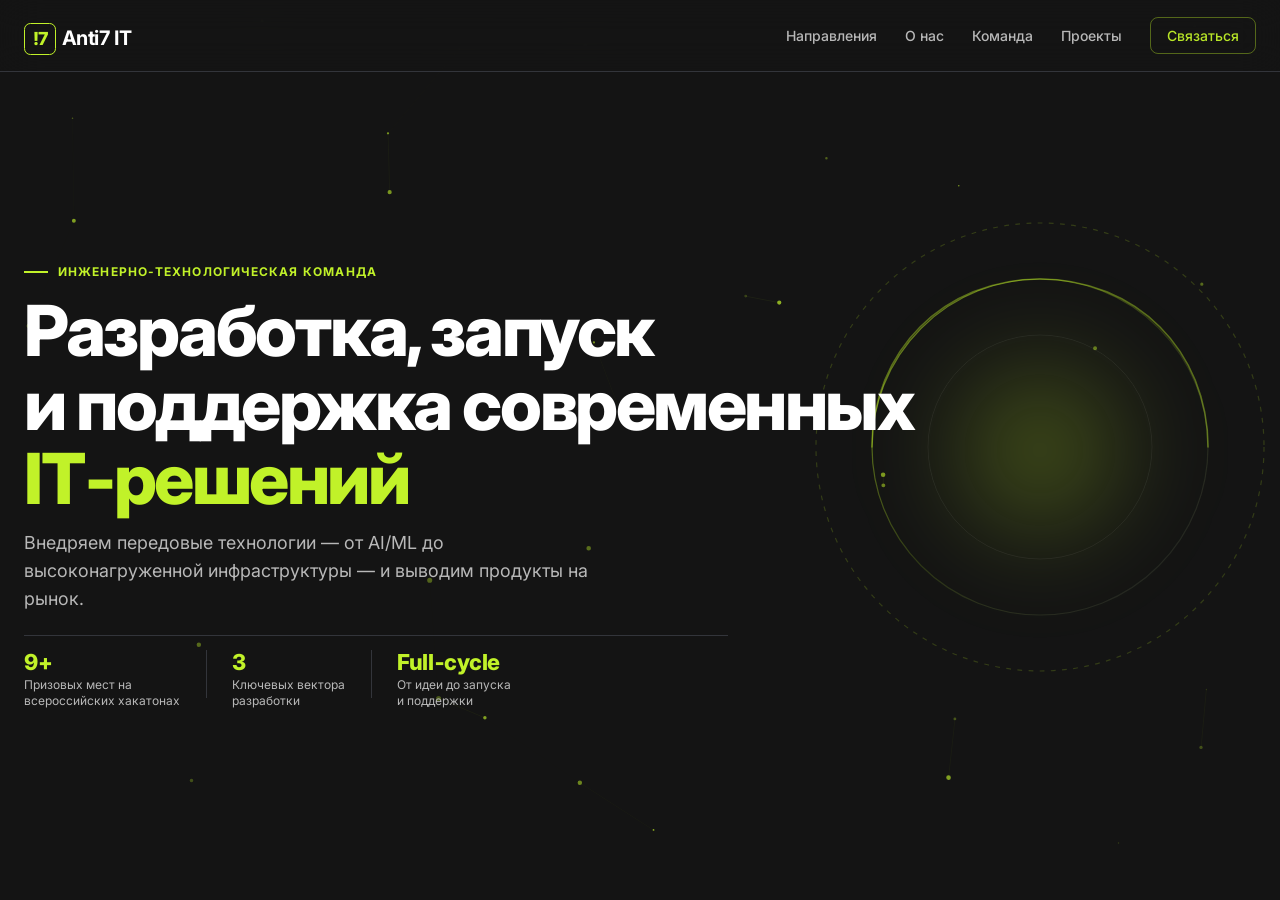
==== index.html @ 1ff0c65f "Uploaded project files" ====
<!DOCTYPE html>
<html lang="ru">
<head>
  <meta charset="UTF-8" />
  <meta name="viewport" content="width=device-width, initial-scale=1.0, maximum-scale=1.0, user-scalable=no" />
  <meta name="theme-color" content="#141414" />
  <title>!7 · Anti7-IT — Разработка и запуск IT-решений</title>
  <meta name="description" content="Anti7-IT — команда по разработке, запуску и поддержке современных IT-решений. Web/Native, AI/ML-интеграции, продуктовая аналитика." />

  <!-- Preload only above-the-fold images (slide 1 & 4) -->
  <link rel="preload" as="image" href="assets/avatars/valeriy.webp" />
  <link rel="preload" as="image" href="assets/avatars/yaroslav.webp" />
  <link rel="preload" as="image" href="assets/projects/nuclear_it_hack.webp" fetchpriority="high" />

  <link rel="preconnect" href="https://fonts.googleapis.com" />
  <link rel="preconnect" href="https://fonts.gstatic.com" crossorigin />
  <link href="https://fonts.googleapis.com/css2?family=Inter:wght@400;500;600;700;800&display=swap" rel="stylesheet" />

  <link rel="stylesheet" href="style.css" />
</head>
<body>

  <canvas id="particle-canvas" class="global-particle-canvas" aria-hidden="true"></canvas>

  <header class="site-header" id="site-header">
    <div class="header-inner">
      <a href="#slide-1" class="header-logo"><span class="logo-mark">!7</span> <span class="logo-name">Anti7 IT</span></a>
      <nav class="header-nav">
        <a href="#slide-2" class="nav-link">Направления</a>
        <a href="#slide-3" class="nav-link">О нас</a>
        <a href="#slide-4" class="nav-link">Команда</a>
        <a href="#slide-5" class="nav-link" data-nav-target="projects">Проекты</a>
        <a href="#slide-8" class="nav-link nav-link--accent">Связаться</a>
      </nav>
      <button class="mobile-toggle" id="mobile-toggle" aria-label="Меню">
        <span></span><span></span>
      </button>
    </div>
  </header>

  <div class="mobile-menu" id="mobile-menu">
    <a href="#slide-1">Главная</a>
    <a href="#slide-2">Направления сотрудничества</a>
    <a href="#slide-3">О нашей команде</a>
    <a href="#slide-4">Команда</a>
    <a href="#slide-5">Проекты — Часть 1</a>
    <a href="#slide-6">Проекты — Часть 2</a>
    <a href="#slide-7">Проекты — Часть 3</a>
    <a href="#slide-8">Связаться</a>
  </div>

  <div class="slides-container" id="slides-container">

    <section class="slide-section" id="slide-1">
      <div class="hero-frame-graphic" aria-hidden="true">
        <svg viewBox="0 0 600 600" fill="none" xmlns="http://www.w3.org/2000/svg">
          <circle cx="300" cy="300" r="280" stroke="rgba(193, 242, 41, 0.18)" stroke-width="1.5" stroke-dasharray="6 8" />
          <circle cx="300" cy="300" r="210" stroke="url(#hero-circle-grad)" stroke-width="1.5" />
          <circle cx="300" cy="300" r="140" stroke="rgba(255, 255, 255, 0.08)" stroke-width="1" />
          <path d="M 90 300 C 90 180, 180 90, 300 90 C 420 90, 510 180, 510 300" stroke="rgba(193, 242, 41, 0.4)" stroke-width="2" stroke-linecap="round" />
          <defs>
            <linearGradient id="hero-circle-grad" x1="90" y1="90" x2="510" y2="510" gradientUnits="userSpaceOnUse">
              <stop stop-color="#C1F229" stop-opacity="0.6" />
              <stop offset="0.5" stop-color="#C1F229" stop-opacity="0.15" />
              <stop offset="1" stop-color="#FFFFFF" stop-opacity="0.05" />
            </linearGradient>
          </defs>
        </svg>
        <div class="hero-frame-glow"></div>
      </div>

      <div class="container slide-content">
        <div class="hero-kicker">Инженерно-технологическая команда</div>
        <h1 class="hero-title">
          Разработка, запуск<br />
          и поддержка современных<br />
          <span class="hero-title--accent">IT&#8209;решений</span>
        </h1>
        <p class="hero-sub">
          Внедряем передовые технологии — от AI/ML до высоконагруженной инфраструктуры — и выводим продукты на рынок.
        </p>

        <div class="hero-meta">
          <div class="hero-meta-item">
            <span class="meta-value">9+</span>
            <span class="meta-label">Призовых мест на<br />всероссийских хакатонах</span>
          </div>
          <div class="hero-meta-divider"></div>
          <div class="hero-meta-item">
            <span class="meta-value">3</span>
            <span class="meta-label">Ключевых вектора<br />разработки</span>
          </div>
          <div class="hero-meta-divider"></div>
          <div class="hero-meta-item">
            <span class="meta-value">Full&#8209;cycle</span>
            <span class="meta-label">От идеи до запуска<br />и поддержки</span>
          </div>
        </div>
      </div>
    </section>

    <section class="slide-section" id="slide-2">
      <div class="abstract-geometric-art" aria-hidden="true">
        <svg viewBox="0 0 500 500" fill="none" xmlns="http://www.w3.org/2000/svg">
          <circle cx="250" cy="250" r="230" stroke="rgba(193, 242, 41, 0.12)" stroke-width="1" stroke-dasharray="4 8" />
          <circle cx="250" cy="250" r="180" stroke="rgba(193, 242, 41, 0.22)" stroke-width="1.5" />
          <circle cx="250" cy="250" r="130" stroke="rgba(255, 255, 255, 0.08)" stroke-width="1" />
          <path d="M 50 250 A 200 200 0 0 1 450 250" stroke="url(#abstract-arc-grad-1)" stroke-width="2" stroke-linecap="round" />
          <path d="M 250 50 A 200 200 0 0 1 250 450" stroke="rgba(193, 242, 41, 0.25)" stroke-width="1.5" stroke-dasharray="8 6" />
          <polygon points="250,70 430,250 250,430 70,250" stroke="rgba(193, 242, 41, 0.35)" stroke-width="1.5" fill="rgba(193, 242, 41, 0.02)" />
          <polygon points="250,130 370,250 250,370 130,250" stroke="rgba(255, 255, 255, 0.06)" stroke-width="1" />
          <circle cx="250" cy="70" r="4" fill="#C1F229" />
          <circle cx="430" cy="250" r="4" fill="#C1F229" />
          <circle cx="250" cy="430" r="4" fill="#C1F229" />
          <circle cx="70" cy="250" r="4" fill="#C1F229" />
          <defs>
            <linearGradient id="abstract-arc-grad-1" x1="50" y1="50" x2="450" y2="450" gradientUnits="userSpaceOnUse">
              <stop stop-color="#C1F229" stop-opacity="0.8" />
              <stop offset="0.6" stop-color="#C1F229" stop-opacity="0.2" />
              <stop offset="1" stop-color="#FFFFFF" stop-opacity="0.05" />
            </linearGradient>
          </defs>
        </svg>
      </div>

      <div class="container slide-content">
        <div class="directions-editorial-layout">
          <div class="directions-header-block">
            <span class="directions-kicker">Ключевая экспертиза</span>
            <h2 class="directions-main-title">Направления сотрудничества</h2>
            <p class="directions-intro">
              Мы объединяем разработку, аналитику и AI-технологии в единый бесшовный процесс создания бизнес-продуктов.
            </p>
          </div>

          <div class="directions-paragraphs-list">
            <div class="directions-item">
              <div class="directions-item-num">01</div>
              <div class="directions-item-content">
                <h3 class="directions-item-heading">Разработка Web/Native-решений под ключ</h3>
                <p class="directions-item-text">
                  Проектируем и создаём высоконагруженные веб-сервисы, нативные мобильные приложения и микросервисную архитектуру. Берем на себя полный цикл — от выбора стека и проектирования баз данных до автоматического CI/CD деплоя и бессрочного SRE-сопровождения.
                </p>
              </div>
            </div>

            <div class="directions-item">
              <div class="directions-item-num">02</div>
              <div class="directions-item-content">
                <h3 class="directions-item-heading">Продуктовая и бизнес-аналитика</h3>
                <p class="directions-item-text">
                  Исследуем пользовательские сценарии, формируем сквозную аналитику и проектируем выверенные продуктовые решения. Сопровождаем проект на каждом этапе развития, выстраивая прозрачные KPI и контрольные метрики эффективности для бизнеса.
                </p>
              </div>
            </div>

            <div class="directions-item">
              <div class="directions-item-num">03</div>
              <div class="directions-item-content">
                <h3 class="directions-item-heading">Внедрение современных AI/ML-технологий</h3>
                <p class="directions-item-text">
                  Интегрируем нейросети, системы компьютерного зрения (Computer Vision) и мультимодальные LLM-агенты напрямую в операционные процессы. Автоматизируем рутинную аналитику, обработку данных и генерацию контента для кратного роста продуктивности.
                </p>
              </div>
            </div>
          </div>
        </div>
      </div>
    </section>

    <section class="slide-section slide-section--bg-glow-center" id="slide-3">
      <div class="slide-bg-ambient slide-bg-ambient--center" aria-hidden="true"></div>
      <div class="container slide-content">
        <div class="about-hero-block">
          <span class="about-kicker">О нашей команде</span>
          <h2 class="about-hero-title">
            Мы — команда по запуску и поддержке IT-решений, специализирующаяся на разработке и сопровождении высококачественных продуктов для бизнеса
          </h2>
          
          <div class="about-quote-box">
            <p class="about-body">
              Мы работаем с акцентом на индивидуальные цели каждого клиента: разрабатываем архитектуру под ваши задачи, внедряем современные технологии и эффективно выводим готовый продукт на рынок.
            </p>
          </div>

          <div class="about-features-row">
            <div class="about-feature-item">
              <span class="feature-num">01</span>
              <h4 class="feature-title">Индивидуальные цели</h4>
              <p class="feature-desc">Каждый проект проектируется под точные требования и KPI вашего бизнеса.</p>
            </div>
            <div class="about-feature-item">
              <span class="feature-num">02</span>
              <h4 class="feature-title">Передовой стек</h4>
              <p class="feature-desc">Внедряем современные веб-технологии, AI/ML интеграции и облачную инфраструктуру.</p>
            </div>
            <div class="about-feature-item">
              <span class="feature-num">03</span>
              <h4 class="feature-title">Вывод в Prod &amp; Поддержка</h4>
              <p class="feature-desc">Не просто создаём продукт, а выводим его на рынок и обеспечиваем SRE-сопровождение.</p>
            </div>
          </div>
        </div>
      </div>
    </section>

    <section class="slide-section" id="slide-4">
      <div class="abstract-geometric-art" aria-hidden="true">
        <svg viewBox="0 0 500 500" fill="none" xmlns="http://www.w3.org/2000/svg">
          <circle cx="250" cy="250" r="230" stroke="rgba(193, 242, 41, 0.15)" stroke-width="1.5" stroke-dasharray="6 6" />
          <circle cx="250" cy="250" r="160" stroke="rgba(193, 242, 41, 0.25)" stroke-width="1" />
          <polygon points="250,50 450,250 250,450 50,250" stroke="rgba(255, 255, 255, 0.08)" stroke-width="1" />
          <circle cx="250" cy="50" r="4" fill="#C1F229" />
          <circle cx="450" cy="250" r="4" fill="#C1F229" />
        </svg>
      </div>

      <div class="container slide-content">
        <div class="team-storytelling-layout">
          <div class="directions-header-block">
            <span class="directions-kicker">Основатели и ключевые инженеры</span>
            <h2 class="directions-main-title">Команда</h2>
          </div>

          <div class="team-storytelling-paragraphs">
            <div class="team-storytelling-item">
              <div class="team-portrait-badge">
                <img src="assets/avatars/valeriy.webp" alt="Валерий Сафонов" loading="eager" fetchpriority="high" />
              </div>
              <div class="team-storytelling-body">
                <h3 class="team-storytelling-name">Валерий Сафонов <span class="team-storytelling-role">— Co-Founder · ML Engineer / Product-manager</span></h3>
                <p class="team-storytelling-desc">
                  Запустил 3+ успешных бизнес-решения с акцентом на внедрении передового стека технологий. Специализируется в области Machine Learning и Data Science. Назван лучшим менеджером окружного этапа МПИТ-25/26 в Хабаровске. Победитель и призер всероссийских хакатонов, олимпиад и конкурсов. Выпускник Летней школы по анализу данных 2026 от ФКН Высшей школы экономики (ВШЭ).
                </p>
              </div>
            </div>

            <div class="team-storytelling-item">
              <div class="team-portrait-badge">
                <img src="assets/avatars/yaroslav.webp" alt="Ярослав Гаджиев" loading="eager" fetchpriority="high" />
              </div>
              <div class="team-storytelling-body">
                <h3 class="team-storytelling-name">Ярослав Гаджиев <span class="team-storytelling-role">— Co-Founder · Fullstack-dev / SRE Engineer</span></h3>
                <p class="team-storytelling-desc">
                  2+ коммерческих решения запущено напрямую в Production. Эксперт в области информационной безопасности сервисов, микросервисной архитектуре и облачных технологиях. Победитель и призер всероссийских олимпиад и командных хакатонов.
                </p>
              </div>
            </div>
          </div>
        </div>
      </div>
    </section>

    <section class="slide-section" id="slide-5" data-slide-group="projects">
      <div class="abstract-geometric-art" aria-hidden="true">
        <svg viewBox="0 0 500 500" fill="none" xmlns="http://www.w3.org/2000/svg">
          <circle cx="250" cy="250" r="210" stroke="rgba(193, 242, 41, 0.15)" stroke-width="1.5" stroke-dasharray="6 6" />
          <circle cx="250" cy="250" r="150" stroke="rgba(193, 242, 41, 0.25)" stroke-width="1" />
          <path d="M 100 250 C 150 100, 350 100, 400 250 C 350 400, 150 400, 100 250 Z" stroke="rgba(193, 242, 41, 0.3)" stroke-width="1.5" />
          <circle cx="250" cy="100" r="4" fill="#C1F229" />
          <circle cx="400" cy="250" r="4" fill="#C1F229" />
        </svg>
      </div>

      <div class="container slide-content">
        <div class="projects-editorial-layout projects-editorial-layout--left">
          <div class="section-header">
            <h2 class="section-title">Партнёрские проекты</h2>
          </div>

          <div class="projects-editorial-list">
            <article class="project-editorial-row">
              <div class="project-editorial-photo">
                <img src="assets/projects/nuclear_it_hack.webp" alt="Nuclear IT hack" loading="eager" fetchpriority="high" />
              </div>
              <div class="project-editorial-content">
                <div class="project-editorial-meta">
                  <span class="project-partner-tag">КРОК</span>
                  <span class="project-award-badge">3 место</span>
                </div>
                <span class="project-context-label">В рамках Nuclear IT hack 2026 реализовано:</span>
                <h3 class="project-editorial-title">Интеллектуальная система оценки эффективности внедрения AI-решений в корпоративном секторе</h3>
                <p class="project-editorial-desc">
                  Разработана dashboard-система для бизнес-аналитики AI-интеграций в реальном времени с автоматическим расчётом эффективности внедрения моделей.
                </p>
              </div>
            </article>

            <article class="project-editorial-row">
              <div class="project-editorial-photo">
                <img src="assets/projects/lsad-hse.webp" alt="Летняя школа ВШЭ" loading="lazy" />
              </div>
              <div class="project-editorial-content">
                <div class="project-editorial-meta">
                  <span class="project-partner-tag">МТС</span>
                  <span class="project-award-badge">2 место</span>
                </div>
                <span class="project-context-label">В рамках Летней школы ВШЭ по анализу данных 2026 реализовано:</span>
                <h3 class="project-editorial-title">Интеллектуальная система компьютерного зрения в ритейл-сценах</h3>
                <p class="project-editorial-desc">
                  CV-система детекции и подсчета товаров, оптимизированная для работы в реальном времени и распознавания номенклатурных позиций.
                </p>
              </div>
            </article>

            <article class="project-editorial-row">
              <div class="project-editorial-photo">
                <img src="assets/projects/rosatom.webp" alt="Росатом" loading="lazy" />
              </div>
              <div class="project-editorial-content">
                <div class="project-editorial-meta">
                  <span class="project-partner-tag">Росатом · НВАЭС</span>
                  <span class="project-award-badge">3 место</span>
                </div>
                <span class="project-context-label">В рамках смены «Мирный атом» реализовано:</span>
                <h3 class="project-editorial-title">Информационный портал о развитии атомной отрасли и строительных проектах Росатома</h3>
                <p class="project-editorial-desc">
                  Сайт с научно-популярным контентом по ядерным технологиям и современным достижениям Росатома.
                </p>
              </div>
            </article>
          </div>
        </div>
      </div>
    </section>

    <section class="slide-section" id="slide-6" data-slide-group="projects">
      <div class="abstract-geometric-art" aria-hidden="true">
        <svg viewBox="0 0 500 500" fill="none" xmlns="http://www.w3.org/2000/svg">
          <circle cx="250" cy="250" r="220" stroke="rgba(193, 242, 41, 0.18)" stroke-width="1.5" />
          <polygon points="250,50 450,250 250,450 50,250" stroke="rgba(193, 242, 41, 0.25)" stroke-width="1.5" fill="rgba(193, 242, 41, 0.02)" />
          <circle cx="250" cy="250" r="100" stroke="rgba(255, 255, 255, 0.08)" stroke-width="1" stroke-dasharray="4 6" />
        </svg>
      </div>

      <div class="container slide-content">
        <div class="projects-editorial-layout projects-editorial-layout--right">
          <div class="section-header">
            <h2 class="section-title">Партнёрские проекты</h2>
          </div>

          <div class="projects-editorial-list">
            <article class="project-editorial-row project-editorial-row--mirrored">
              <div class="project-editorial-photo">
                <img src="assets/projects/vsu-abitur.webp" alt="Абитуриент ВГУ" loading="lazy" />
              </div>
              <div class="project-editorial-content">
                <div class="project-editorial-meta">
                  <span class="project-partner-tag">ФКН ВГУ</span>
                  <span class="project-award-badge">2 место</span>
                </div>
                <span class="project-context-label">В рамках регионального этапа МПИТ-25/26 реализовано:</span>
                <h3 class="project-editorial-title">Онлайн-сервис для абитуриентов ВГУ</h3>
                <p class="project-editorial-desc">
                  Цифровой портал для ознакомления с вузом и персональным подбором образовательных траекторий обучения.
                </p>
              </div>
            </article>

            <article class="project-editorial-row project-editorial-row--mirrored">
              <div class="project-editorial-photo">
                <img src="assets/projects/vsu-liter.webp" alt="Литература ВГУ" loading="lazy" />
              </div>
              <div class="project-editorial-content">
                <div class="project-editorial-meta">
                  <span class="project-partner-tag">ФКН ВГУ</span>
                  <span class="project-award-badge">3 место</span>
                </div>
                <span class="project-context-label">В рамках регионального этапа МПИТ-24/25 реализовано:</span>
                <h3 class="project-editorial-title">Telegram-сервис по ознакомлению с историей литературы Воронежа</h3>
                <p class="project-editorial-desc">
                  Telegram-сервис с подключенной бонусной системой, картой и статьями по памятникам и важным местам литературы Воронежа.
                </p>
              </div>
            </article>

            <article class="project-editorial-row project-editorial-row--mirrored">
              <div class="project-editorial-photo">
                <img src="assets/projects/mpit.webp" alt="Команда МПИТ" loading="lazy" />
              </div>
              <div class="project-editorial-content">
                <div class="project-editorial-meta">
                  <span class="project-partner-tag">Команда МПИТ</span>
                  <span class="project-award-badge">3 место</span>
                </div>
                <span class="project-context-label">В рамках окружного этапа МПИТ-25/26 реализовано:</span>
                <h3 class="project-editorial-title">Генеративная платформа персонализированного контента по праздничной тематике</h3>
                <p class="project-editorial-desc">
                  AI-сервис на основе LLM и GAN архитектур для генерации персонализированного контента, фото и видео открыток.
                </p>
              </div>
            </article>
          </div>
        </div>
      </div>
    </section>

    <section class="slide-section" id="slide-7" data-slide-group="projects">
      <div class="abstract-geometric-art" aria-hidden="true">
        <svg viewBox="0 0 500 500" fill="none" xmlns="http://www.w3.org/2000/svg">
          <circle cx="250" cy="250" r="230" stroke="rgba(193, 242, 41, 0.15)" stroke-width="1" stroke-dasharray="8 6" />
          <path d="M 50 250 C 150 150, 350 350, 450 250" stroke="rgba(193, 242, 41, 0.3)" stroke-width="2" stroke-linecap="round" />
          <circle cx="250" cy="250" r="140" stroke="rgba(255, 255, 255, 0.08)" stroke-width="1" />
        </svg>
      </div>

      <div class="container slide-content">
        <div class="projects-editorial-layout projects-editorial-layout--left">
          <div class="section-header">
            <h2 class="section-title">Партнёрские проекты</h2>
          </div>

          <div class="projects-editorial-list">
            <article class="project-editorial-row">
              <div class="project-editorial-photo">
                <img src="assets/projects/vrn-ctf.webp" alt="VRN-CTF" loading="lazy" />
              </div>
              <div class="project-editorial-content">
                <div class="project-editorial-meta">
                  <span class="project-partner-tag">ФКН ВГУ &amp; Правительство ВО</span>
                  <span class="project-award-badge">4 место</span>
                </div>
                <span class="project-context-label">В рамках VRN-CTF 2026 реализовано:</span>
                <h3 class="project-editorial-title">Всероссийский чемпионат по информационной безопасности</h3>
                <p class="project-editorial-desc">
                  Достижения в области анализа Web-уязвимостей и Reverse-инжиниринга.
                </p>
              </div>
            </article>

            <article class="project-editorial-row">
              <div class="project-editorial-photo">
                <img src="assets/projects/ctf-vsu.webp" alt="CTF-соревнования" loading="lazy" />
              </div>
              <div class="project-editorial-content">
                <div class="project-editorial-meta">
                  <span class="project-partner-tag">ФКН ВГУ</span>
                  <span class="project-award-badge">1-е и призовые места</span>
                </div>
                <span class="project-context-label">В рамках отборочных этапам на финал VRN-CTF реализовано:</span>
                <h3 class="project-editorial-title">Региональные этапы соревнований по информационной безопасности</h3>
                <p class="project-editorial-desc">
                  2 призовых и 1 первое место на сезонных и тематических CTF-состязаниях.
                </p>
              </div>
            </article>

            <article class="project-editorial-row">
              <div class="project-editorial-photo">
                <img src="assets/projects/wata.webp" alt="Wata" loading="lazy" />
              </div>
              <div class="project-editorial-content">
                <div class="project-editorial-meta">
                  <span class="project-partner-tag">WATA</span>
                  <span class="project-award-badge">4 место</span>
                </div>
                <span class="project-context-label">В рамках финального этапа МПИТ-25/26 реализовано:</span>
                <h3 class="project-editorial-title">AI-дашборд для организации личных дел и проектов</h3>
                <p class="project-editorial-desc">
                  Система с планированием дел и персональным AI-помощником.
                </p>
              </div>
            </article>
          </div>
        </div>
      </div>
    </section>

    <section class="slide-section slide-section--cta" id="slide-8">
      <div class="cta-lines" aria-hidden="true">
        <span></span><span></span><span></span>
      </div>
      <div class="container slide-content cta-slide-content">
        <div class="cta-inner">
          <div class="cta-dot" aria-hidden="true"></div>
          <h2 class="cta-title">Есть идея?<br /><span class="cta-title--accent">Начните уже сегодня</span></h2>
          <p class="cta-desc">Мы открыты к партнерской и проектной разработке. Напишите в Telegram — обсудим идею и предложим решение.</p>
          <a href="https://t.me/valera_durov" class="cta-button" target="_blank" rel="noopener">Написать в Telegram (@valera_durov)</a>

          <div class="cta-socials">
            <a href="https://github.com/anti-seven" class="cta-social-link" target="_blank" rel="noopener" aria-label="GitHub">
              <svg width="18" height="18" viewBox="0 0 24 24" fill="currentColor" aria-hidden="true">
                <path d="M12 2C6.477 2 2 6.477 2 12c0 4.418 2.865 8.166 6.839 9.489.5.092.682-.217.682-.482 0-.237-.009-.866-.013-1.7-2.782.603-3.369-1.342-3.369-1.342-.454-1.154-1.11-1.462-1.11-1.462-.908-.62.069-.608.069-.608 1.003.07 1.531 1.03 1.531 1.03.892 1.529 2.341 1.087 2.91.831.092-.646.35-1.086.636-1.336-2.22-.253-4.555-1.11-4.555-4.943 0-1.091.39-1.984 1.029-2.683-.103-.253-.446-1.27.098-2.647 0 0 .84-.269 2.75 1.025A9.578 9.578 0 0 1 12 6.836a9.59 9.59 0 0 1 2.504.337c1.909-1.294 2.747-1.025 2.747-1.025.546 1.377.203 2.394.1 2.647.64.699 1.028 1.592 1.028 2.683 0 3.842-2.339 4.687-4.566 4.935.359.309.678.919.678 1.852 0 1.336-.012 2.415-.012 2.743 0 .267.18.578.688.48C19.138 20.163 22 16.418 22 12c0-5.523-4.477-10-10-10z"/>
              </svg>
              GitHub
            </a>
            <a href="mailto:anti7.it@proton.me" class="cta-social-link" aria-label="Proton Mail">
              <svg width="18" height="18" viewBox="0 0 24 24" fill="currentColor" aria-hidden="true">
                <path d="M3 5a2 2 0 0 1 2-2h14a2 2 0 0 1 2 2v.5L12 12 3 5.5V5zm0 2.969V19a2 2 0 0 0 2 2h14a2 2 0 0 0 2-2V7.969l-9 6.75-9-6.75z"/>
              </svg>
              Email
            </a>
            <a href="https://profiles.cloudflare.com/antiseven" class="cta-social-link" target="_blank" rel="noopener" aria-label="Cloudflare">
              <svg width="18" height="18" viewBox="0 0 24 24" fill="currentColor" aria-hidden="true">
                <path d="M16.623 15.934c.13-.452.08-.867-.143-1.176-.204-.285-.528-.452-.912-.468l-7.411-.092c-.047 0-.088-.023-.11-.06a.144.144 0 0 1-.012-.125c.03-.073.108-.12.19-.12l7.479-.093c.886-.042 1.846-.76 2.182-1.633l.426-1.113a.258.258 0 0 0 .014-.16 5.972 5.972 0 0 0-11.476.787A3.478 3.478 0 0 0 4.5 15.518a3.48 3.48 0 0 0 3.477 3.48h8.412c.86 0 1.638-.563 1.9-1.37l.334-1.694z"/>
              </svg>
              Wallet
            </a>
          </div>
        </div>

        <footer class="slide-footer">
          <span class="footer-copy">&copy; 2026 Anti7-IT — Все права защищены</span>
          <a href="#slide-1" class="footer-up">Наверх &uarr;</a>
        </footer>
      </div>
    </section>

  </div>

  <script src="script.js" defer></script>
</body>
</html>
---- style.css ----
:root {
  --color-bg:          #141414;
  --color-elevation-1: #1c1d20;
  --color-elevation-2: #24262b;
  --color-elevation-3: #32353d;
  --color-text:        #ffffff;
  --color-text-muted:  #b8b8b8;
  --color-text-dim:    #737373;
  --color-border:      #33353b;
  --color-accent:      #c1f229;
  --color-accent-rgb:  193, 242, 41;
  --color-accent-dark: #0a0a0a;

  --font: 'Inter', -apple-system, BlinkMacSystemFont, 'Segoe UI', system-ui, sans-serif;

  --container-max: 1280px;
  --header-height: 4.5rem;

  --ease:     cubic-bezier(0.16, 1, 0.3, 1);
  --duration: .75s;
}

*, *::before, *::after {
  box-sizing: border-box;
  margin: 0;
  padding: 0;
}

html, body {
  height: 100%;
  width: 100%;
  overflow-x: hidden !important;
  font-family: var(--font);
  font-size: 1rem;
  font-weight: 400;
  line-height: 1.5;
  color: var(--color-text);
  background-color: var(--color-bg);
  -webkit-font-smoothing: antialiased;
  -moz-osx-font-smoothing: grayscale;
}

a { color: inherit; text-decoration: none; }
img { display: block; max-width: 100%; height: auto; }
ul, ol { list-style: none; }
button { font-family: inherit; cursor: pointer; border: none; background: none; }

.container {
  max-width: var(--container-max);
  margin: 0 auto;
  padding: 0 1.5rem;
  width: 100%;
  box-sizing: border-box;
}

.global-particle-canvas {
  position: fixed;
  inset: 0;
  width: 100vw;
  height: 100vh;
  pointer-events: none;
  z-index: 0;
}

.slides-container {
  height: 100vh;
  height: 100dvh;
  overflow-y: scroll;
  overflow-x: hidden !important;
  scroll-snap-type: y mandatory;
  scroll-behavior: smooth;
  -webkit-overflow-scrolling: touch;
  position: relative;
  z-index: 1;
}

.slide-section {
  min-height: 100vh;
  min-height: 100dvh;
  height: 100vh;
  height: 100dvh;
  scroll-snap-align: start;
  scroll-snap-stop: always;
  overflow-x: hidden !important;
  overflow-y: visible;
  position: relative;
  display: flex;
  align-items: center;
  justify-content: center;
  box-sizing: border-box;
  padding-top: var(--header-height);
  /* Isolate layout computation to each slide */
  contain: layout style;
}

.slide-content {
  width: 100%;
  display: flex;
  flex-direction: column;
  justify-content: center;
  position: relative;
  z-index: 1;
  overflow: visible;
}

.slide-bg-ambient {
  position: absolute;
  pointer-events: none;
  z-index: 0;
  border-radius: 50%;
  filter: blur(80px);
  opacity: .09;
  border: 1px solid rgba(var(--color-accent-rgb), 0.2);
  mask-image: radial-gradient(circle, #000 40%, transparent 90%);
  -webkit-mask-image: radial-gradient(circle, #000 40%, transparent 90%);
  will-change: transform;
}

.slide-bg-ambient--center {
  top: 15%; right: 15%;
  width: 48vw; height: 48vw; max-width: 520px;
  background: radial-gradient(circle, rgba(var(--color-accent-rgb), 0.6) 0%, rgba(20,20,20,0) 70%);
}

.section-header {
  margin-bottom: clamp(1rem, 2.5vh, 1.75rem);
  flex-shrink: 0;
}
.section-title {
  font-size: clamp(2.25rem, 4vw, 3.25rem);
  font-weight: 800;
  line-height: 1.08;
  letter-spacing: -.03em;
  margin-bottom: .2rem;
}
.section-subtitle {
  font-size: clamp(.9375rem, 1.3vw, 1.125rem);
  color: var(--color-text-muted);
}

.reveal {
  opacity: 0;
  transform: translateY(1.25rem);
  transition: opacity var(--duration) var(--ease),
              transform var(--duration) var(--ease);
  will-change: transform, opacity;
}
.reveal.is-visible {
  opacity: 1;
  transform: translateY(0);
  will-change: auto;
}

.site-header {
  position: fixed;
  top: 0; left: 0; right: 0;
  z-index: 100;
  height: var(--header-height);
  display: flex;
  align-items: center;
  background-color: rgba(20,20,20,.85);
  backdrop-filter: blur(20px);
  -webkit-backdrop-filter: blur(20px);
  border-bottom: 1px solid var(--color-border);
}

.header-inner {
  max-width: var(--container-max);
  width: 100%;
  margin: 0 auto;
  padding: 0 1.5rem;
  display: flex;
  align-items: center;
  justify-content: space-between;
}

.header-logo {
  font-weight: 800;
  font-size: 1.625rem;
  letter-spacing: -.04em;
  color: var(--color-text);
}

.logo-mark {
  display: inline-flex;
  align-items: center;
  justify-content: center;
  width: 2rem;
  height: 2rem;
  border: 1.5px solid var(--color-accent);
  border-radius: .4rem;
  color: var(--color-accent);
  font-size: 1.125rem;
  line-height: 1;
}

.logo-name {
  font-size: 1.25rem;
  font-weight: 700;
  color: var(--color-text);
  letter-spacing: -.02em;
  margin-left: .1rem;
}

.header-nav {
  display: flex;
  gap: 1.75rem;
  align-items: center;
}

.nav-link {
  font-size: .875rem;
  font-weight: 500;
  color: var(--color-text-muted);
  transition: color .2s var(--ease);
  position: relative;
}
.nav-link:hover { color: var(--color-text); }
.nav-link.active { color: var(--color-text); }
.nav-link::after {
  content: '';
  position: absolute;
  bottom: -.2rem; left: 0;
  width: 0; height: 1px;
  background: var(--color-accent);
  transition: width .3s var(--ease);
}
.nav-link:hover::after, .nav-link.active::after { width: 100%; }

.nav-link--accent {
  color: var(--color-accent);
  border: 1px solid rgba(var(--color-accent-rgb), .4);
  border-radius: .5rem;
  padding: .45rem 1rem;
  opacity: .95;
}
.nav-link--accent::after { display: none; }
.nav-link--accent:hover {
  opacity: 1;
  background: rgba(var(--color-accent-rgb), .08);
}

.mobile-toggle {
  display: none;
  flex-direction: column;
  gap: 5px;
  padding: .5rem;
}
.mobile-toggle span {
  display: block;
  width: 22px; height: 1.5px;
  background: var(--color-text);
  transition: transform .3s var(--ease), opacity .2s;
}
.mobile-toggle.is-active span:first-child { transform: translateY(3.25px) rotate(45deg); }
.mobile-toggle.is-active span:last-child  { transform: translateY(-3.25px) rotate(-45deg); }

.mobile-menu {
  display: none;
  position: fixed;
  inset: 0;
  z-index: 99;
  background: var(--color-bg);
  flex-direction: column;
  align-items: center;
  justify-content: center;
  gap: 1.25rem;
  opacity: 0;
  pointer-events: none;
  transition: opacity .3s var(--ease);
}
.mobile-menu.is-open { opacity: 1; pointer-events: all; }
.mobile-menu a {
  font-size: 1.25rem;
  font-weight: 600;
  color: var(--color-text-muted);
  transition: color .2s;
}
.mobile-menu a:hover { color: var(--color-text); }

/* SLIDE 1 (Hero) */
.hero-frame-graphic {
  position: absolute;
  top: 50%;
  right: 0;
  transform: translateY(-50%);
  width: 42vw;
  max-width: 480px;
  pointer-events: none;
  z-index: 0;
  will-change: transform;
}
.hero-frame-graphic svg { width: 100%; height: auto; }
.hero-frame-glow {
  position: absolute;
  top: 20%; left: 20%;
  width: 60%; height: 60%;
  background: radial-gradient(circle, rgba(var(--color-accent-rgb), 0.28) 0%, rgba(193, 242, 41, 0.05) 50%, rgba(20, 20, 20, 0) 75%);
  border-radius: 50%;
  filter: blur(35px);
  pointer-events: none;
}

.hero-kicker {
  display: inline-flex;
  align-items: center;
  gap: .6rem;
  font-size: .75rem;
  font-weight: 700;
  letter-spacing: .1em;
  text-transform: uppercase;
  color: var(--color-accent);
  margin-bottom: clamp(.75rem, 1.5vh, 1.25rem);
}
.hero-kicker::before {
  content: '';
  display: block;
  width: 1.5rem;
  height: 2px;
  background: var(--color-accent);
}

.hero-title {
  font-size: clamp(2.25rem, 5.5vw, 4.5rem);
  font-weight: 800;
  line-height: 1.05;
  letter-spacing: -.035em;
  margin-bottom: clamp(.75rem, 1.5vh, 1.25rem);
}
.hero-title--accent { color: var(--color-accent); }

.hero-sub {
  font-size: clamp(.9375rem, 1.4vw, 1.125rem);
  color: var(--color-text-muted);
  max-width: 36rem;
  line-height: 1.55;
  margin-bottom: clamp(1.25rem, 2.5vh, 2rem);
}

.hero-meta {
  display: flex;
  align-items: flex-start;
  gap: clamp(1rem, 2vw, 2rem);
  padding-top: clamp(.75rem, 1.5vh, 1.25rem);
  border-top: 1px solid var(--color-border);
  max-width: 44rem;
}
.hero-meta-divider {
  width: 1px;
  height: 3rem;
  background: var(--color-border);
  flex-shrink: 0;
}
.hero-meta-item {
  display: flex;
  flex-direction: column;
  gap: .2rem;
}
.meta-value {
  font-size: 1.375rem;
  font-weight: 800;
  line-height: 1.1;
  color: var(--color-accent);
  letter-spacing: -.02em;
}
.meta-label {
  font-size: .75rem;
  color: var(--color-text-muted);
  line-height: 1.35;
}

.abstract-geometric-art {
  position: absolute;
  top: 50%;
  right: 0;
  transform: translateY(-50%);
  width: 40vw;
  max-width: 440px;
  pointer-events: none;
  z-index: 0;
  will-change: transform;
}
.abstract-geometric-art svg { width: 100%; height: auto; }

/* SLIDE 2: Направления сотрудничества */
.directions-editorial-layout {
  position: relative;
  z-index: 1;
  max-width: 56rem;
}

.directions-header-block {
  margin-bottom: clamp(1.5rem, 3vh, 2.5rem);
}

.directions-kicker {
  display: inline-block;
  font-size: .875rem;
  font-weight: 700;
  letter-spacing: .1em;
  text-transform: uppercase;
  color: var(--color-accent);
  margin-bottom: .4rem;
}

.directions-main-title {
  font-size: clamp(2.25rem, 4.5vw, 3.75rem);
  font-weight: 800;
  line-height: 1.08;
  letter-spacing: -.03em;
  margin-bottom: .75rem;
}

.directions-intro {
  font-size: clamp(1.125rem, 1.6vw, 1.35rem);
  color: var(--color-text-muted);
  line-height: 1.55;
}

.directions-paragraphs-list {
  display: flex;
  flex-direction: column;
  gap: clamp(1.5rem, 2.8vh, 2.25rem);
}

.directions-item {
  display: flex;
  align-items: flex-start;
  gap: 1.5rem;
  padding-left: 1.25rem;
  border-left: 2.5px solid rgba(var(--color-accent-rgb), 0.45);
  transition: border-color .3s var(--ease), transform .3s var(--ease);
  will-change: transform;
}
.directions-item:hover {
  border-color: var(--color-accent);
  transform: translateX(6px);
}

.directions-item-num {
  font-size: 1.125rem;
  font-weight: 800;
  color: var(--color-accent);
  letter-spacing: .06em;
  padding-top: .15rem;
  flex-shrink: 0;
}

.directions-item-content {
  display: flex;
  flex-direction: column;
  gap: .4rem;
}

.directions-item-heading {
  font-size: clamp(1.25rem, 2vw, 1.625rem);
  font-weight: 800;
  line-height: 1.25;
  letter-spacing: -.02em;
}

.directions-item-text {
  font-size: clamp(1rem, 1.3vw, 1.15rem);
  color: var(--color-text-muted);
  line-height: 1.65;
}

/* SLIDE 3: О нашей команде */
.about-hero-block {
  max-width: 64rem;
  margin: 0 auto;
}

.about-kicker {
  display: inline-block;
  font-size: .9375rem;
  font-weight: 700;
  letter-spacing: .1em;
  text-transform: uppercase;
  color: var(--color-accent);
  margin-bottom: clamp(.6rem, 1.5vh, 1.25rem);
}

.about-hero-title {
  font-size: clamp(1.875rem, 3.8vw, 3.25rem);
  font-weight: 800;
  line-height: 1.18;
  letter-spacing: -.03em;
  margin-bottom: clamp(1.5rem, 3vh, 2rem);
  color: var(--color-text);
}

.about-quote-box {
  padding-left: 1.75rem;
  border-left: 3px solid var(--color-accent);
  margin-bottom: clamp(1.75rem, 3.5vh, 2.5rem);
}

.about-body {
  font-size: clamp(1.125rem, 1.6vw, 1.35rem);
  color: var(--color-text-muted);
  line-height: 1.65;
}

.about-features-row {
  display: grid;
  grid-template-columns: repeat(3, 1fr);
  gap: clamp(1.5rem, 3vw, 2.75rem);
  padding-top: clamp(1.5rem, 3vh, 2.25rem);
  border-top: 1px solid var(--color-border);
}

.about-feature-item {
  display: flex;
  flex-direction: column;
  gap: .5rem;
}

.feature-num {
  font-size: 1rem;
  font-weight: 700;
  color: var(--color-accent);
  letter-spacing: .05em;
}

.feature-title {
  font-size: clamp(1.125rem, 1.5vw, 1.35rem);
  font-weight: 700;
  letter-spacing: -.015em;
}

.feature-desc {
  font-size: clamp(.9375rem, 1.2vw, 1.0625rem);
  color: var(--color-text-muted);
  line-height: 1.6;
}

/* SLIDE 4: Команда */
.team-storytelling-layout {
  position: relative;
  z-index: 1;
  max-width: 56rem;
}

.team-storytelling-paragraphs {
  display: flex;
  flex-direction: column;
  gap: clamp(1.75rem, 3.5vh, 2.75rem);
}

.team-storytelling-item {
  display: flex;
  align-items: flex-start;
  gap: 1.5rem;
  padding-left: 1.25rem;
  border-left: 2.5px solid rgba(var(--color-accent-rgb), 0.45);
  transition: border-color .3s var(--ease), transform .3s var(--ease);
  will-change: transform;
}
.team-storytelling-item:hover {
  border-color: var(--color-accent);
  transform: translateX(6px);
}

.team-portrait-badge {
  width: 90px;
  height: 90px;
  border-radius: 50%;
  overflow: hidden;
  border: 2px solid var(--color-accent);
  flex-shrink: 0;
  background: var(--color-elevation-3);
  box-shadow: 0 0 20px rgba(var(--color-accent-rgb), 0.3);
}
.team-portrait-badge img {
  width: 100%;
  height: 100%;
  object-fit: cover;
  object-position: center top;
}

.team-storytelling-body {
  display: flex;
  flex-direction: column;
  gap: .45rem;
}

.team-storytelling-name {
  font-size: clamp(1.35rem, 2vw, 1.65rem);
  font-weight: 800;
  line-height: 1.25;
  letter-spacing: -.02em;
}

.team-storytelling-role {
  font-size: clamp(1rem, 1.3vw, 1.15rem);
  font-weight: 600;
  color: var(--color-accent);
}

.team-storytelling-desc {
  font-size: clamp(1.0625rem, 1.35vw, 1.2rem);
  color: var(--color-text-muted);
  line-height: 1.65;
}

/* SLIDES 5, 6, 7: Партнёрские проекты */
.projects-editorial-layout {
  position: relative;
  z-index: 1;
  max-width: 64rem;
  width: 100%;
}

.projects-editorial-layout--left {
  margin-right: auto;
  margin-left: 0;
}

.projects-editorial-layout--right {
  margin-left: auto;
  margin-right: 0;
  text-align: right;
}

.projects-editorial-list {
  display: flex;
  flex-direction: column;
  gap: clamp(1.25rem, 2.4vh, 1.625rem);
}

.project-editorial-row {
  display: grid;
  grid-template-columns: 180px 1fr;
  gap: 1.75rem;
  align-items: center;
  padding: clamp(1.125rem, 2vh, 1.5rem) clamp(1.35rem, 2.5vw, 2rem);
  background: rgba(28, 29, 32, 0.85);
  /* backdrop-filter only on desktop — removed on mobile via media query */
  backdrop-filter: blur(14px);
  border-left: 4px solid rgba(var(--color-accent-rgb), 0.55);
  border-top: 1px solid var(--color-border);
  border-right: 1px solid var(--color-border);
  border-bottom: 1px solid var(--color-border);
  border-radius: 1.25rem;
  transition: border-color .3s var(--ease), transform .3s var(--ease), background .3s var(--ease), box-shadow .3s var(--ease);
  will-change: transform;
}
.project-editorial-row:hover {
  border-left-color: var(--color-accent);
  background: rgba(36, 38, 43, 0.95);
  transform: translateX(6px);
  box-shadow: 0 16px 40px rgba(0, 0, 0, 0.5);
}

.project-editorial-row--mirrored {
  grid-template-columns: 1fr 180px;
  border-left: 1px solid var(--color-border);
  border-right: 4px solid rgba(var(--color-accent-rgb), 0.55);
}
.project-editorial-row--mirrored .project-editorial-photo {
  grid-column: 2;
  grid-row: 1;
}
.project-editorial-row--mirrored .project-editorial-content {
  grid-column: 1;
  grid-row: 1;
  align-items: flex-end;
}
.project-editorial-row--mirrored:hover {
  border-right-color: var(--color-accent);
  transform: translateX(-6px);
}

.project-editorial-photo {
  width: 180px;
  height: 120px;
  border-radius: .875rem;
  overflow: hidden;
  background: var(--color-elevation-3);
  flex-shrink: 0;
  border: 1px solid var(--color-border);
}
.project-editorial-photo img {
  width: 100%;
  height: 100%;
  object-fit: cover;
  object-position: center;
  transition: transform .5s var(--ease);
}
.project-editorial-row:hover .project-editorial-photo img {
  transform: scale(1.05);
}

.project-editorial-content {
  display: flex;
  flex-direction: column;
  gap: .35rem;
}

.project-editorial-meta {
  display: flex;
  align-items: center;
  gap: .75rem;
}

.project-partner-tag {
  font-size: .9375rem;
  font-weight: 800;
  text-transform: uppercase;
  letter-spacing: .08em;
  color: var(--color-accent);
}

.project-award-badge {
  font-size: .875rem;
  font-weight: 600;
  color: var(--color-text-muted);
  border: 1px solid var(--color-border);
  border-radius: .4rem;
  padding: .25rem .7rem;
  background: rgba(255, 255, 255, 0.05);
}

.project-context-label {
  font-size: .84375rem;
  font-weight: 500;
  color: var(--color-text-dim);
}

.project-editorial-title {
  font-size: clamp(1.125rem, 1.6vw, 1.375rem);
  font-weight: 800;
  line-height: 1.25;
  letter-spacing: -.018em;
}

.project-editorial-desc {
  font-size: clamp(.9375rem, 1.25vw, 1.0625rem);
  color: var(--color-text-muted);
  line-height: 1.55;
}

/* SLIDE 8: CTA & FOOTER */
.slide-section--cta {
  background: radial-gradient(ellipse 80% 50% at 50% 100%, rgba(var(--color-accent-rgb), 0.12), transparent);
}

.cta-lines {
  position: absolute;
  inset: 0;
  pointer-events: none;
}
.cta-lines span {
  position: absolute;
  left: 0; right: 0;
  height: 1px;
  background: linear-gradient(90deg, transparent, rgba(var(--color-accent-rgb), .18), transparent);
}
.cta-lines span:nth-child(1) { top: 20%; }
.cta-lines span:nth-child(2) { top: 50%; opacity: .6; }
.cta-lines span:nth-child(3) { top: 80%; }

.cta-slide-content {
  display: flex;
  flex-direction: column;
  justify-content: space-between;
  height: 100%;
  padding-bottom: 1.5rem;
}

.cta-inner {
  position: relative;
  z-index: 1;
  text-align: center;
  max-width: 40rem;
  margin: auto auto;
}

.cta-dot {
  width: .75rem;
  height: .75rem;
  border-radius: 50%;
  background: var(--color-accent);
  margin: 0 auto clamp(.75rem, 1.5vh, 1.25rem);
  box-shadow: 0 0 24px rgba(var(--color-accent-rgb), .6);
}

.cta-title {
  font-size: clamp(2.25rem, 5vw, 3.75rem);
  font-weight: 800;
  line-height: 1.08;
  letter-spacing: -.035em;
  margin-bottom: .75rem;
}
.cta-title--accent { color: var(--color-accent); }

.cta-desc {
  font-size: clamp(1rem, 1.5vw, 1.125rem);
  color: var(--color-text-muted);
  margin-bottom: clamp(1.25rem, 2.5vh, 2rem);
  line-height: 1.55;
}

.cta-button {
  display: inline-flex;
  align-items: center;
  justify-content: center;
  font-size: 1.0625rem;
  font-weight: 700;
  height: 3.5rem;
  padding: 0 2.25rem;
  border-radius: .75rem;
  background: var(--color-accent);
  color: var(--color-accent-dark);
  transition: transform .2s var(--ease), box-shadow .2s var(--ease);
}
.cta-button:hover {
  transform: scale(.98);
  box-shadow: 0 0 45px rgba(var(--color-accent-rgb), .45);
}
.cta-button:active { transform: scale(.95); }

.cta-socials {
  display: flex;
  align-items: center;
  justify-content: center;
  gap: 1.5rem;
  margin-top: 1.5rem;
  flex-wrap: wrap;
}

.cta-social-link {
  display: inline-flex;
  align-items: center;
  gap: .4rem;
  font-size: .875rem;
  font-weight: 500;
  color: var(--color-text-muted);
  transition: color .2s var(--ease);
}
.cta-social-link:hover { color: var(--color-accent); }

.slide-footer {
  display: flex;
  justify-content: space-between;
  align-items: center;
  border-top: 1px solid var(--color-border);
  padding-top: 1.25rem;
}
.footer-copy {
  font-size: .75rem;
  color: var(--color-text-dim);
}
.footer-up {
  font-size: .75rem;
  font-weight: 500;
  color: var(--color-text-muted);
  transition: color .2s;
}
.footer-up:hover { color: var(--color-accent); }

/* MOBILE RESPONSIVE ADAPTATION */
@media (max-width: 1024px) {
  .hero-frame-graphic { display: none; }
  .abstract-geometric-art { display: none; }
  .about-features-row { grid-template-columns: 1fr; gap: 1.25rem; }
}

@media (max-width: 768px) {
  :root {
    --header-height: 4rem;
  }

  .container {
    padding: 0 1.125rem;
  }

  .header-nav { display: none; }
  .mobile-toggle { display: flex; }
  .mobile-menu { display: flex; }

  .slide-section {
    min-height: 100dvh;
    height: auto;
    padding-top: calc(var(--header-height) + 1.25rem);
    padding-bottom: 2rem;
    box-sizing: border-box;
    scroll-snap-align: start;
    scroll-snap-stop: normal;
    /* Relax containment on mobile since height is auto */
    contain: style;
  }

  .slide-content {
    height: auto;
    max-height: none;
    overflow: visible;
  }

  /* Remove GPU-heavy backdrop-filter on mobile for better perf */
  .project-editorial-row {
    backdrop-filter: none;
    -webkit-backdrop-filter: none;
    background: rgba(28, 29, 32, 0.98);
  }

  /* Disable hover transforms on touch to avoid stuck states */
  .directions-item,
  .team-storytelling-item,
  .project-editorial-row {
    will-change: auto;
  }

  .hero-kicker { font-size: .7rem; }
  .hero-title {
    font-size: clamp(1.75rem, 7.5vw, 2.75rem);
    line-height: 1.1;
  }
  .hero-sub {
    font-size: .9375rem;
    line-height: 1.5;
    margin-bottom: 1.5rem;
  }

  .hero-meta {
    flex-direction: column;
    gap: .85rem;
    padding-top: 1rem;
    max-width: 100%;
  }
  .hero-meta-divider {
    width: 100%;
    height: 1px;
  }
  .meta-value { font-size: 1.25rem; }
  .meta-label { font-size: .75rem; }

  .directions-header-block {
    margin-bottom: 1.25rem;
  }
  .directions-main-title {
    font-size: clamp(1.75rem, 7vw, 2.35rem);
  }
  .directions-intro {
    font-size: 1rem;
  }
  .directions-paragraphs-list {
    gap: 1.25rem;
  }
  .directions-item {
    gap: .85rem;
    padding-left: .75rem;
  }
  .directions-item-heading {
    font-size: 1.15rem;
  }
  .directions-item-text {
    font-size: .9375rem;
    line-height: 1.6;
  }

  .about-hero-title {
    font-size: clamp(1.5rem, 6vw, 2.25rem);
    margin-bottom: 1.25rem;
  }
  .about-quote-box {
    padding-left: 1rem;
    margin-bottom: 1.5rem;
  }
  .about-body {
    font-size: 1rem;
    line-height: 1.6;
  }
  .about-features-row {
    padding-top: 1.25rem;
  }
  .feature-title { font-size: 1.125rem; }
  .feature-desc { font-size: .9375rem; }

  .team-storytelling-layout {
    max-width: 100%;
  }
  .team-storytelling-paragraphs {
    gap: 1.25rem;
  }
  .team-storytelling-item {
    flex-direction: column;
    gap: .75rem;
    padding-left: .75rem;
  }
  .team-portrait-badge {
    width: 64px;
    height: 64px;
  }
  .team-storytelling-name {
    font-size: 1.2rem;
  }
  .team-storytelling-role {
    display: block;
    margin-top: .15rem;
    font-size: .875rem;
  }
  .team-storytelling-desc {
    font-size: .95rem;
    line-height: 1.6;
  }

  .projects-editorial-layout,
  .projects-editorial-layout--left,
  .projects-editorial-layout--right {
    max-width: 100%;
    margin: 0;
    text-align: left !important;
  }

  .projects-editorial-list {
    gap: 1rem;
  }

  .project-editorial-row,
  .project-editorial-row--mirrored {
    grid-template-columns: 1fr !important;
    gap: .85rem;
    padding: 1rem;
    border-left: 3.5px solid rgba(var(--color-accent-rgb), 0.6) !important;
    border-right: 1px solid var(--color-border) !important;
    border-top: 1px solid var(--color-border) !important;
    border-bottom: 1px solid var(--color-border) !important;
    border-radius: .875rem;
    transform: none !important;
  }
  .project-editorial-row:hover,
  .project-editorial-row--mirrored:hover {
    transform: none !important;
  }

  .project-editorial-row--mirrored .project-editorial-photo {
    grid-column: 1 !important;
    grid-row: 1 !important;
  }
  .project-editorial-row--mirrored .project-editorial-content {
    grid-column: 1 !important;
    grid-row: 2 !important;
    align-items: flex-start !important;
  }

  .project-editorial-photo {
    width: 100%;
    height: 155px;
    border-radius: .625rem;
  }

  .project-editorial-meta {
    flex-wrap: wrap;
    gap: .4rem;
  }
  .project-partner-tag { font-size: .8125rem; }
  .project-award-badge { font-size: .75rem; padding: .15rem .45rem; }
  .project-context-label { font-size: .75rem; }
  .project-editorial-title { font-size: 1.0625rem; line-height: 1.3; }
  .project-editorial-desc { font-size: .9rem; line-height: 1.5; }

  .cta-slide-content {
    padding-bottom: 1rem;
  }
  .cta-title {
    font-size: clamp(1.75rem, 7vw, 2.5rem);
  }
  .cta-desc {
    font-size: .9375rem;
    margin-bottom: 1.5rem;
  }
  .cta-button {
    width: 100%;
    max-width: 320px;
    height: 3.25rem;
    font-size: .9375rem;
    padding: 0 1.25rem;
  }

  .slide-footer {
    flex-direction: column;
    gap: .75rem;
    text-align: center;
    padding-top: 1rem;
  }
}

@media (max-width: 480px) {
  .container {
    padding: 0 1rem;
  }

  .hero-title {
    font-size: 1.875rem;
  }

  .project-editorial-photo {
    height: 140px;
  }
}
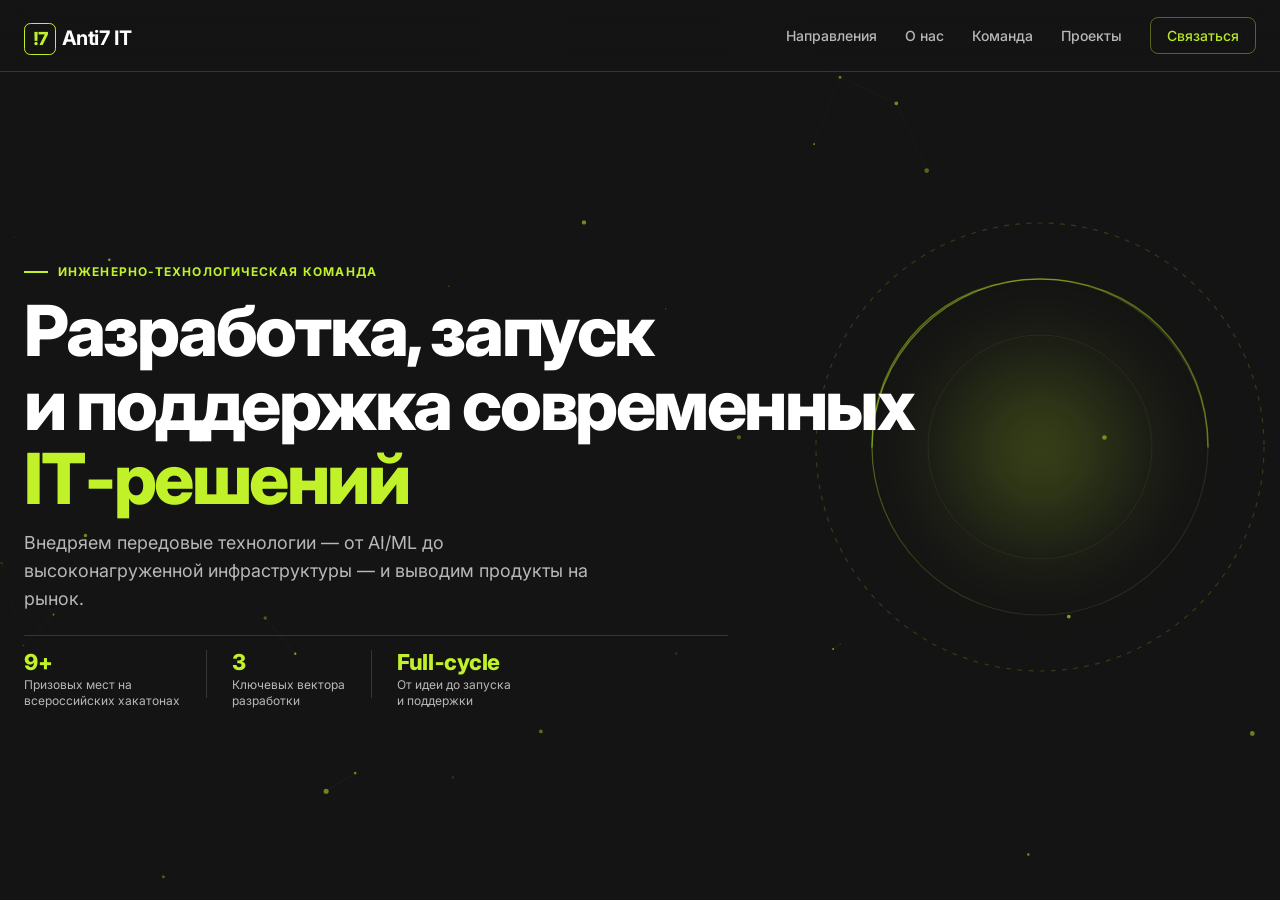
==== commit 9e231451: "Update index.html adding schema.org" ====
--- a/index.html
+++ b/index.html
@@ -4,8 +4,18 @@
   <meta charset="UTF-8" />
   <meta name="viewport" content="width=device-width, initial-scale=1.0, maximum-scale=1.0, user-scalable=no" />
   <meta name="theme-color" content="#141414" />
-  <title>!7 · Anti7-IT — Разработка и запуск IT-решений</title>
-  <meta name="description" content="Anti7-IT — команда по разработке, запуску и поддержке современных IT-решений. Web/Native, AI/ML-интеграции, продуктовая аналитика." />
+  <title>Anti7 — Разработка и запуск IT-решений</title>
+  <meta name="description" content="Anti7 — команда по разработке, запуску и поддержке современных IT-решений. Web/Native, AI/ML-интеграции, продуктовая аналитика." />
+
+    <script type="application/ld+json">
+  {
+    "@context": "https://schema.org",
+    "@type": "WebSite",
+    "name": "Anti7",
+    "alternateName": ["Anti7-IT", "Anti7 — Разработка и запуск IT-решений"],
+    "url": "https://antiseven.is-a.dev/"
+  }
+  </script>
 
   <!-- Preload only above-the-fold images (slide 1 & 4) -->
   <link rel="preload" as="image" href="assets/avatars/valeriy.webp" />
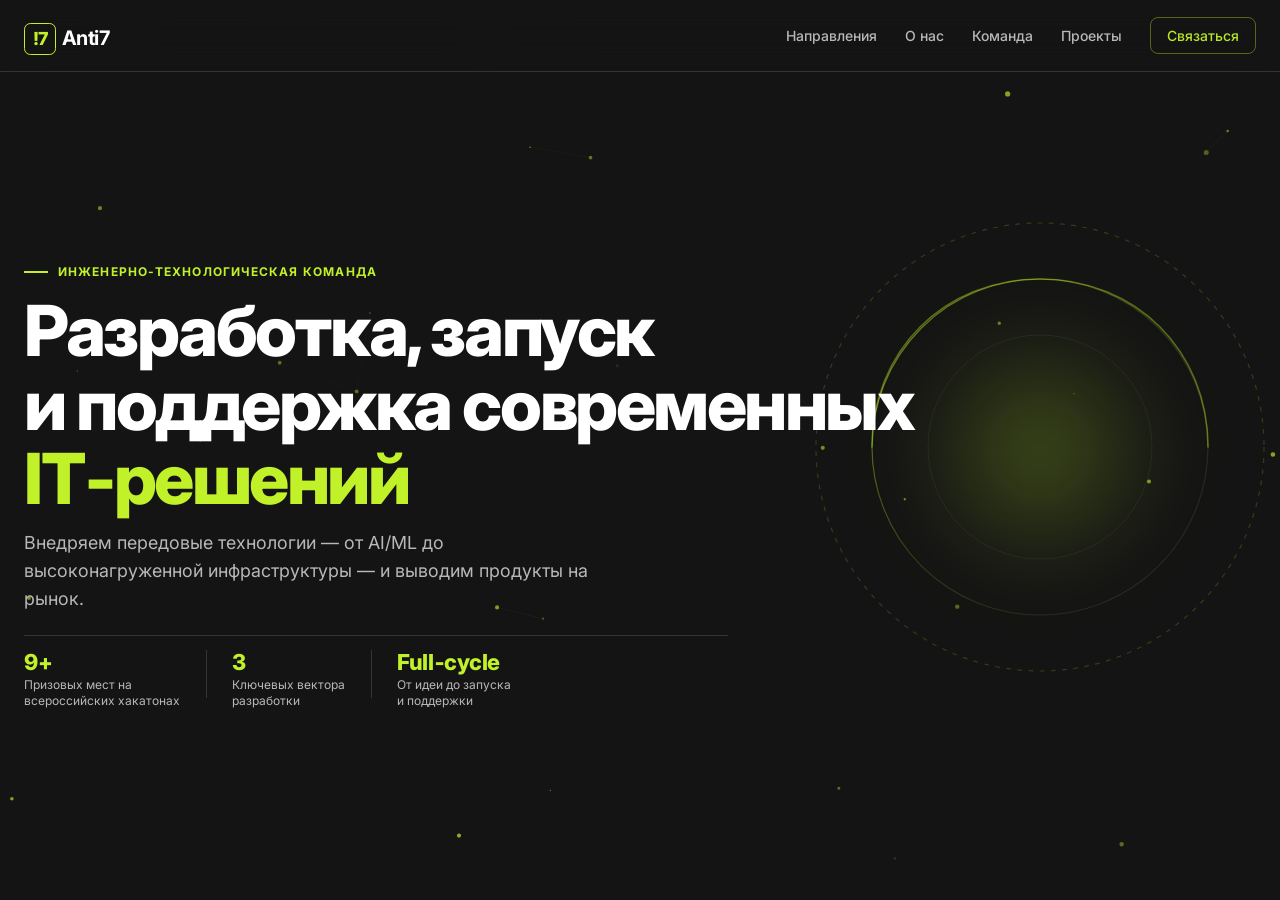
==== commit b4690e62: "Update index.html" ====
--- a/index.html
+++ b/index.html
@@ -34,7 +34,7 @@
 
   <header class="site-header" id="site-header">
     <div class="header-inner">
-      <a href="#slide-1" class="header-logo"><span class="logo-mark">!7</span> <span class="logo-name">Anti7 IT</span></a>
+      <a href="#slide-1" class="header-logo"><span class="logo-mark">!7</span> <span class="logo-name">Anti7</span></a>
       <nav class="header-nav">
         <a href="#slide-2" class="nav-link">Направления</a>
         <a href="#slide-3" class="nav-link">О нас</a>
@@ -510,7 +510,7 @@
         </div>
 
         <footer class="slide-footer">
-          <span class="footer-copy">&copy; 2026 Anti7-IT — Все права защищены</span>
+          <span class="footer-copy">&copy; 2026 Anti7 — Все права защищены</span>
           <a href="#slide-1" class="footer-up">Наверх &uarr;</a>
         </footer>
       </div>
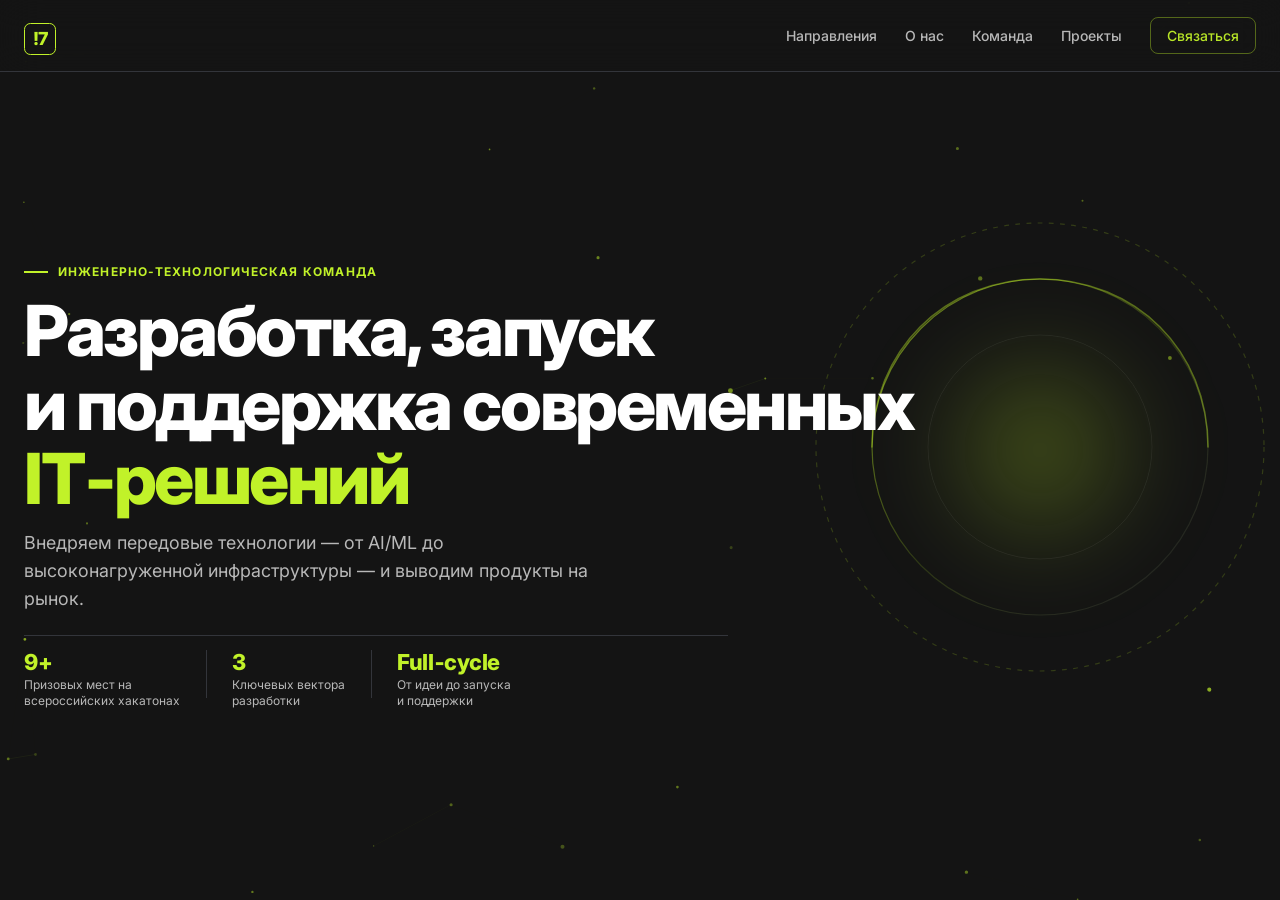
==== commit 553af94d: "changed to antiseven from anti7" ====
--- a/index.html
+++ b/index.html
@@ -4,15 +4,15 @@
   <meta charset="UTF-8" />
   <meta name="viewport" content="width=device-width, initial-scale=1.0, maximum-scale=1.0, user-scalable=no" />
   <meta name="theme-color" content="#141414" />
-  <title>Anti7 — Разработка и запуск IT-решений</title>
-  <meta name="description" content="Anti7 — команда по разработке, запуску и поддержке современных IT-решений. Web/Native, AI/ML-интеграции, продуктовая аналитика." />
+  <title>Antiseven — Разработка и запуск IT-решений</title>
+  <meta name="description" content="Antiseven — команда по разработке, запуску и поддержке современных IT-решений. Web/Native, AI/ML-интеграции, продуктовая аналитика." />
 
     <script type="application/ld+json">
   {
     "@context": "https://schema.org",
     "@type": "WebSite",
-    "name": "Anti7",
-    "alternateName": ["Anti7-IT", "Anti7 — Разработка и запуск IT-решений"],
+    "name": "Antiseven",
+    "alternateName": ["Anti7", "Antiseven — Разработка и запуск IT-решений"],
     "url": "https://antiseven.is-a.dev/"
   }
   </script>
@@ -34,7 +34,7 @@
 
   <header class="site-header" id="site-header">
     <div class="header-inner">
-      <a href="#slide-1" class="header-logo"><span class="logo-mark">!7</span> <span class="logo-name">Anti7</span></a>
+      <a href="#slide-1" class="header-logo"><span class="logo-mark">!7</span> <span class="logo-name"></span></a>
       <nav class="header-nav">
         <a href="#slide-2" class="nav-link">Направления</a>
         <a href="#slide-3" class="nav-link">О нас</a>
@@ -510,7 +510,7 @@
         </div>
 
         <footer class="slide-footer">
-          <span class="footer-copy">&copy; 2026 Anti7 — Все права защищены</span>
+          <span class="footer-copy">&copy; 2026 Antiseven — Все права защищены</span>
           <a href="#slide-1" class="footer-up">Наверх &uarr;</a>
         </footer>
       </div>
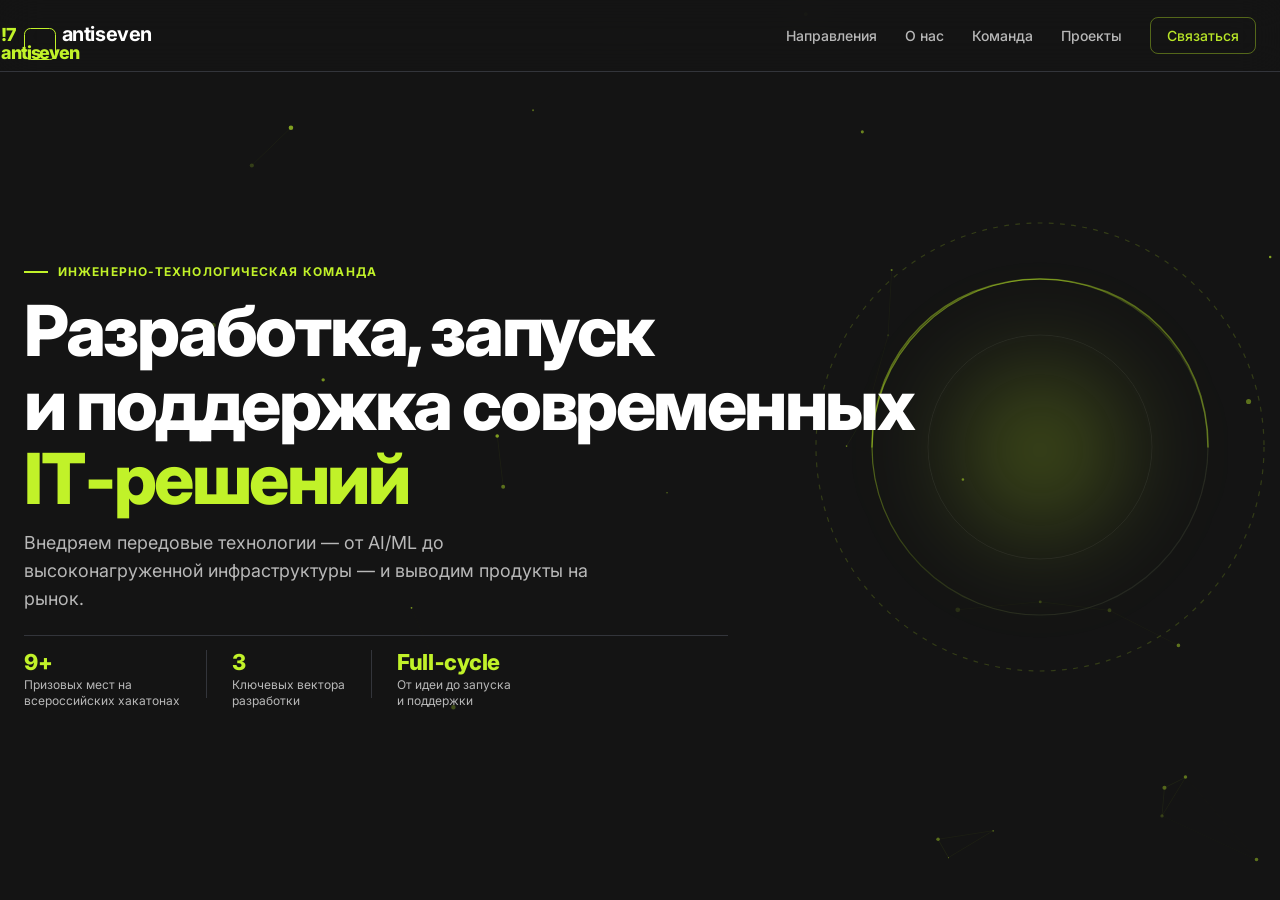
==== commit 2f1520ce: "added forgoten logo name to title" ====
--- a/index.html
+++ b/index.html
@@ -34,7 +34,7 @@
 
   <header class="site-header" id="site-header">
     <div class="header-inner">
-      <a href="#slide-1" class="header-logo"><span class="logo-mark">!7</span> <span class="logo-name"></span></a>
+      <a href="#slide-1" class="header-logo"><span class="logo-mark">!7 antiseven</span> <span class="logo-name">antiseven</span></a>
       <nav class="header-nav">
         <a href="#slide-2" class="nav-link">Направления</a>
         <a href="#slide-3" class="nav-link">О нас</a>
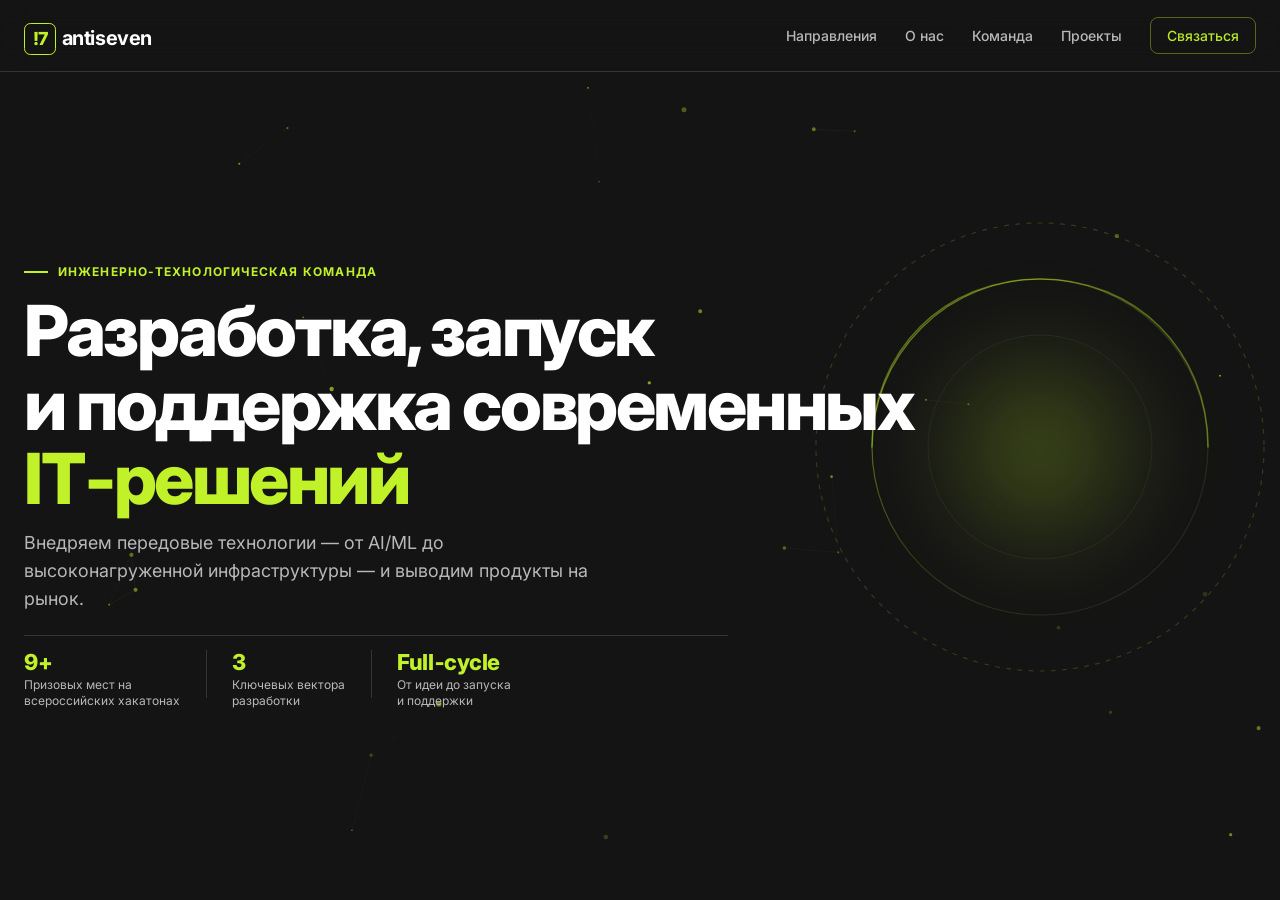
==== commit 08b4e022: "Update index.html" ====
--- a/index.html
+++ b/index.html
@@ -34,7 +34,7 @@
 
   <header class="site-header" id="site-header">
     <div class="header-inner">
-      <a href="#slide-1" class="header-logo"><span class="logo-mark">!7 antiseven</span> <span class="logo-name">antiseven</span></a>
+      <a href="#slide-1" class="header-logo"><span class="logo-mark">!7</span> <span class="logo-name">antiseven</span></a>
       <nav class="header-nav">
         <a href="#slide-2" class="nav-link">Направления</a>
         <a href="#slide-3" class="nav-link">О нас</a>
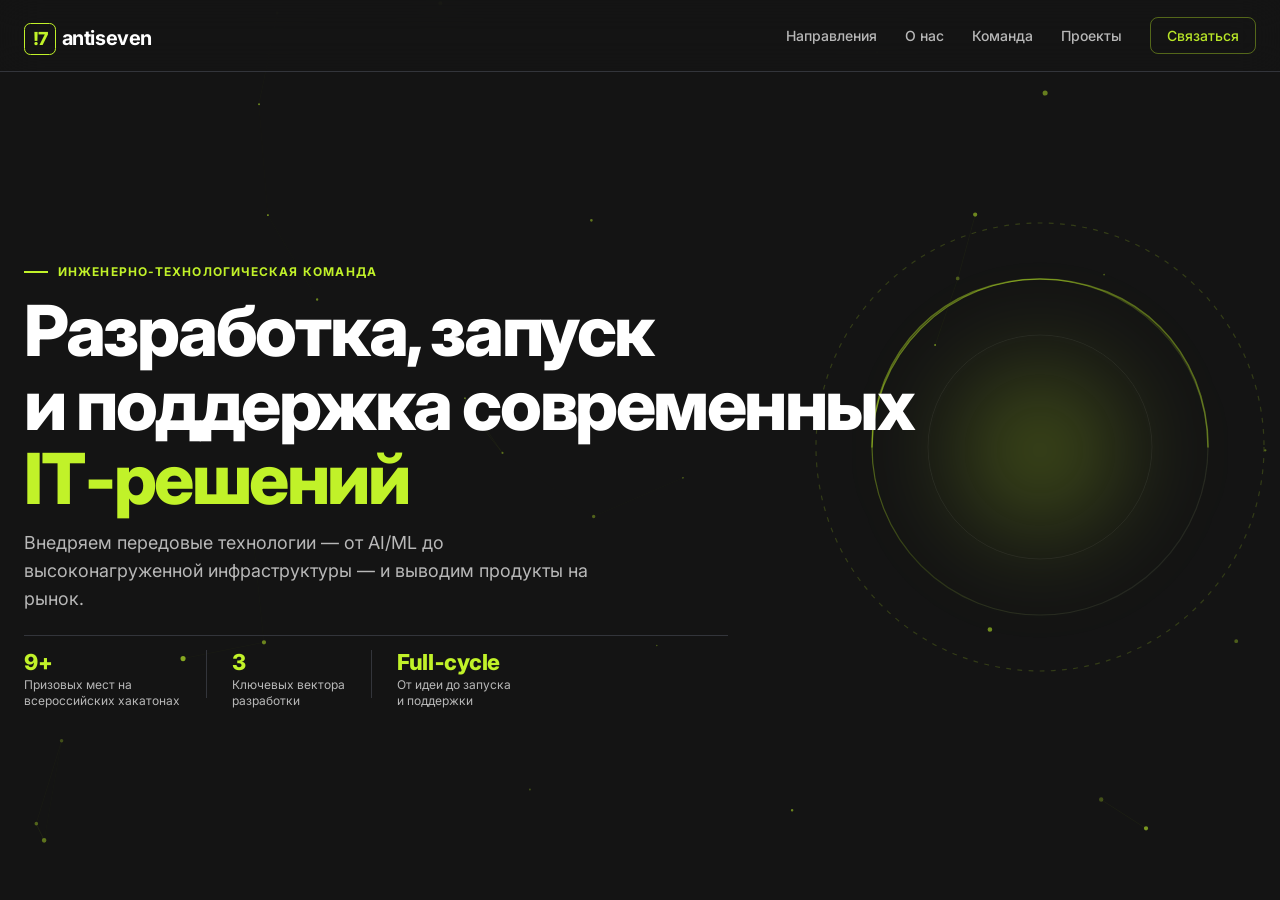
==== commit a1bc03bd: "redacted team member description" ====
--- a/index.html
+++ b/index.html
@@ -240,7 +240,7 @@
               <div class="team-storytelling-body">
                 <h3 class="team-storytelling-name">Валерий Сафонов <span class="team-storytelling-role">— Co-Founder · ML Engineer / Product-manager</span></h3>
                 <p class="team-storytelling-desc">
-                  Запустил 3+ успешных бизнес-решения с акцентом на внедрении передового стека технологий. Специализируется в области Machine Learning и Data Science. Назван лучшим менеджером окружного этапа МПИТ-25/26 в Хабаровске. Победитель и призер всероссийских хакатонов, олимпиад и конкурсов. Выпускник Летней школы по анализу данных 2026 от ФКН Высшей школы экономики (ВШЭ).
+                  Запустил 3+ успешных бизнес-решения. Специализируется в области Machine Learning и Data Science. Назван лучшим менеджером окружного этапа МПИТ-25/26 в Хабаровске. Выпускник Летней школы по анализу данных 2026 от ФКН Высшей школы экономики (ВШЭ).
                 </p>
               </div>
             </div>
@@ -252,7 +252,7 @@
               <div class="team-storytelling-body">
                 <h3 class="team-storytelling-name">Ярослав Гаджиев <span class="team-storytelling-role">— Co-Founder · Fullstack-dev / SRE Engineer</span></h3>
                 <p class="team-storytelling-desc">
-                  2+ коммерческих решения запущено напрямую в Production. Эксперт в области информационной безопасности сервисов, микросервисной архитектуре и облачных технологиях. Победитель и призер всероссийских олимпиад и командных хакатонов.
+                  2+ коммерческих решения запущено напрямую в Production. Эксперт в области информационной безопасности, микросервисной архитектуре и облачных технологиях. Победитель и призер всероссийских олимпиад и командных хакатонов.
                 </p>
               </div>
             </div>
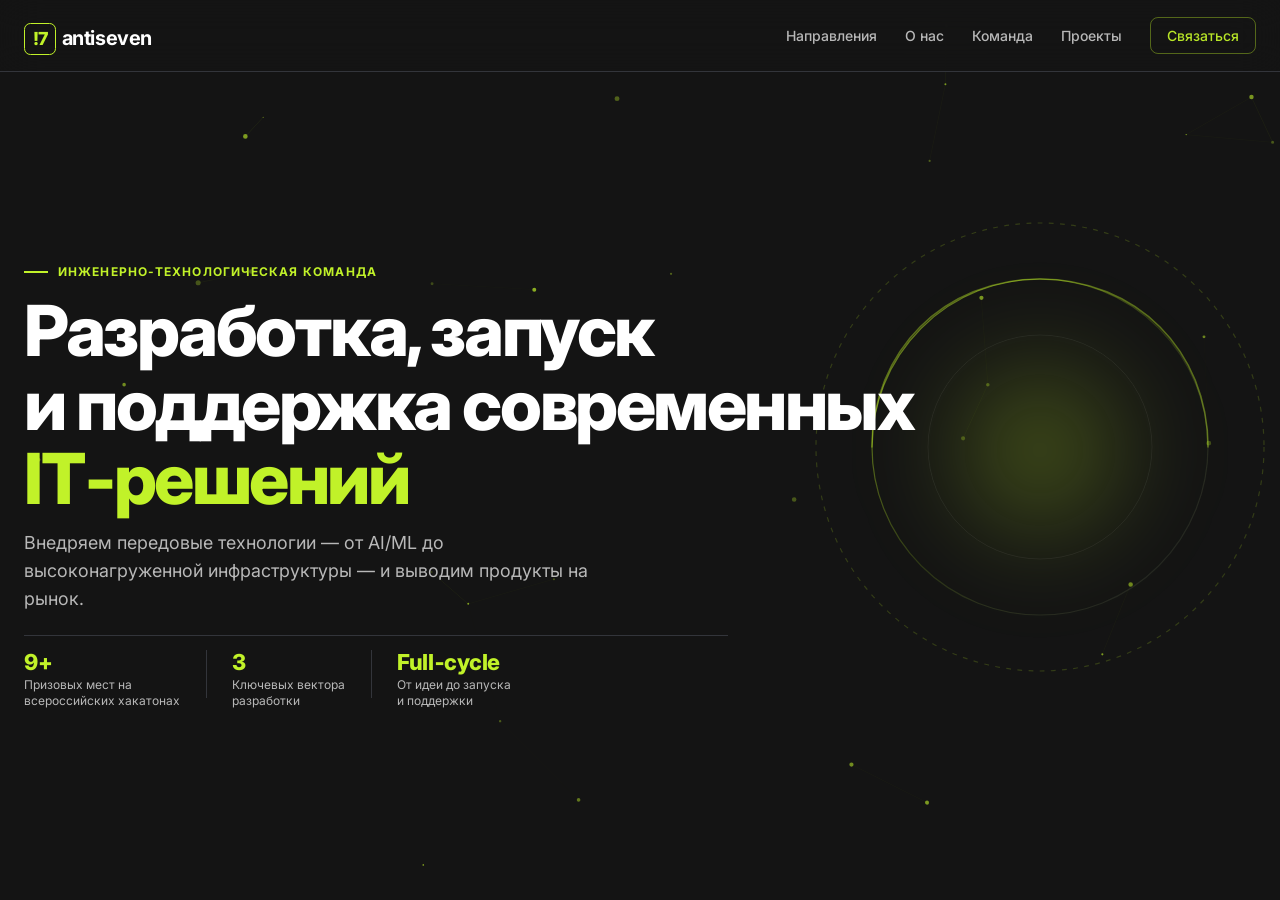
==== commit b25c02bd: "added yandex meta teg" ====
--- a/index.html
+++ b/index.html
@@ -6,6 +6,7 @@
   <meta name="theme-color" content="#141414" />
   <title>Antiseven — Разработка и запуск IT-решений</title>
   <meta name="description" content="Antiseven — команда по разработке, запуску и поддержке современных IT-решений. Web/Native, AI/ML-интеграции, продуктовая аналитика." />
+  <meta name="yandex-verification" content="0733d2f817632b8b" />
 
     <script type="application/ld+json">
   {
